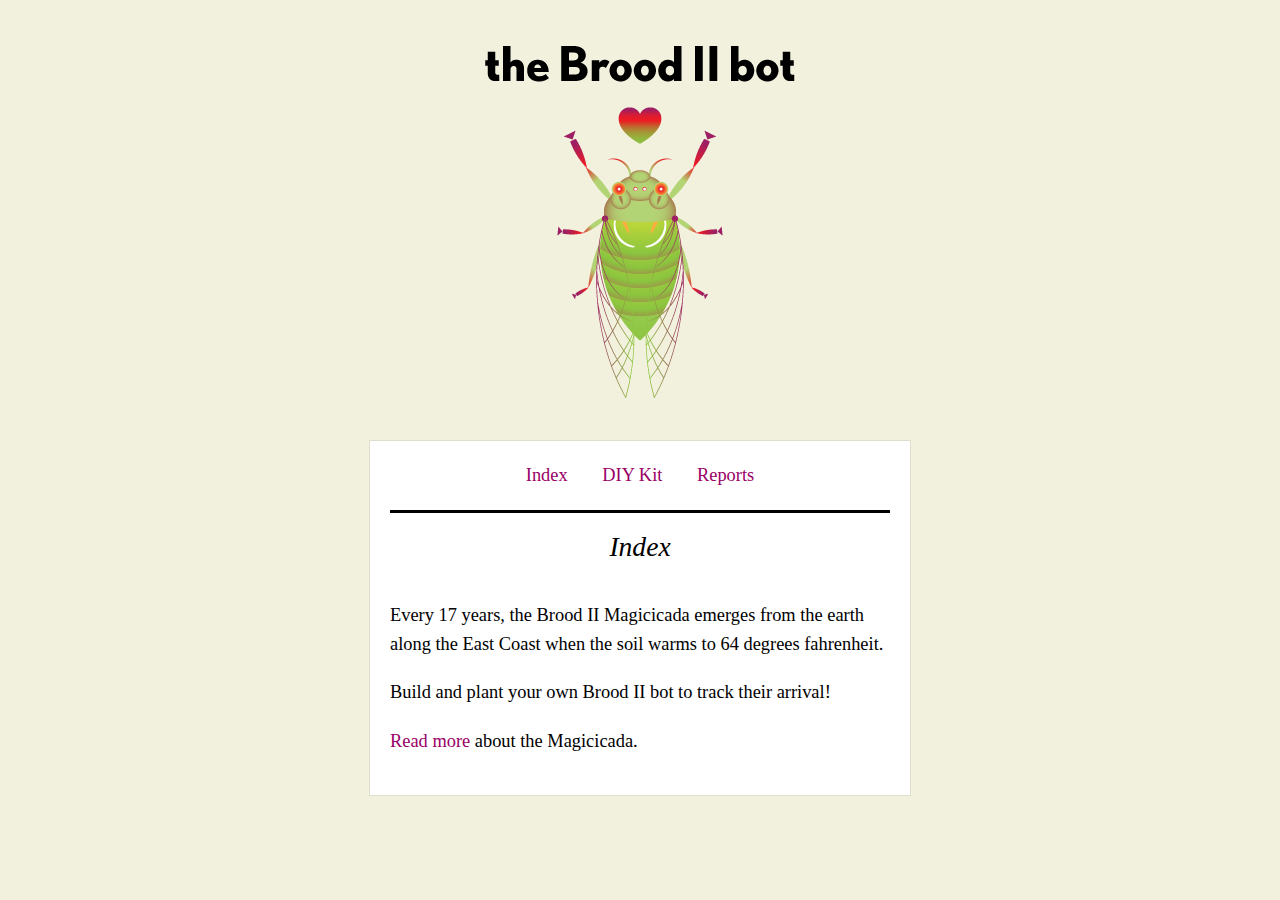
==== live_files/index.html @ 4feaaec4 "integrate into louises html" ====
<!DOCTYPE html PUBLIC "-//W3C//DTD HTML 4.01//EN"
   "http://www.w3.org/TR/html4/strict.dtd">

<html lang="en">
<head>
	<meta http-equiv="Content-Type" content="text/html; charset=utf-8">
	<title>the Brood II bot</title>
	<link rel="shortcut icon" href="/favicon.ico" />
	<link rel="stylesheet" type="text/css" media="all" href="includes/css/skin.css" />
	<!-- Date: 2013-01-31 -->
</head>
<body>
	
	<div id="header">

		<h1>the Brood II bot</h1>
		
	</div>
	
	<div id="body">
	
		<ul id="nav">
			<li><a href="index.html">Index</a></li>
			<li><a href="kit.html">DIY Kit</a></li>
			<li><a href="reports.html">Reports</a></li>
		</ul>
	
	<h2>Index</h2>
	
	<p>Every 17 years, the Brood II Magicicada emerges from the earth along the East Coast when the soil warms to 64 degrees fahrenheit.</p>
	<p>Build and plant your own Brood II bot to track their arrival!</p>
	<p><a href="http://www.magicicada.org/about/behav.php">Read more</a> about the Magicicada.</p>
	
	</div>

</body>
</html>
---- live_files/includes/css/skin.css ----
/* Reset first */

body,div,dl,dt,dd,ul,ol,li,h1,h2,h3,h4,h5,h6,pre,form,fieldset,input,textarea,p,blockquote,th,td { 
	margin:0;
	padding:0;
	outline: 0;
}
table {
	border-collapse:collapse;
	border-spacing:0;
}
fieldset,img { 
	border:0;
}
address,caption,cite,code,dfn,em,strong,th,var {
	font-style:normal;
	font-weight:normal;
}
ol,ul {
	list-style:none;
}
caption,th {
	text-align:left;
}
h1,h2,h3,h4,h5,h6 {
	font-size:100%;
	font-weight:normal;
}
q:before,q:after {
	content:'';
}
abbr,acronym { border:0;
}

/* General */

body {
	text-align: center;
	margin: 0;
	font-size: 1.15em;
	line-height: 1.55em;
	font-family: 'garamond', garamond, times, georgia, serif;
	background: #F2F1DD;
	color: #000;
}

a:link, a:visited {text-decoration: underline;}
a:link:hover, a:visited:hover {text-decoration: underline;}

a:link, a:visited {color: #990066; text-decoration: none;}
a:link:hover, a:visited:hover {color: #ff3300; text-decoration: underline;}

#body {
	width: 500px;
	margin: 0 auto 50px auto;
	text-align: left;
	background: #fff;
	overflow: hidden;
	padding: 20px;
	border: 1px solid #E0DFCE;
}

#header {
	width: 500px;
	height: 400px;
	margin: 20px auto;
}

h1 {
	width: 500px;
	height: 400px;
	text-indent: -9999px;
	background: url(../img/title.png) no-repeat bottom right; 
}

h2 {
	font-size: 1.5em;
	margin: 0 0 40px 0;
	font-style: italic;
	text-align: center;
}

ul#nav {
	display: block;
	overflow: hidden;
	margin: 0 0 20px 0;
	padding: 0 0 20px 0;
	border-bottom: 3px solid #000;
	text-align: center;
}

ul#nav li {
	display: inline;
	margin: 0 15px;
}

ol li {
	margin: 0 0 40px 0;
}

img {
	max-width: 500px;
}

strong {
	font-weight: bold;
}

p {
	margin: 0 0 20px 0;
}

ul.parts li {
	list-style: disc outside;
	margin: 0 0 0 30px;
}

#map {
	overflow: hidden;
	background: url(../img/map.png) no-repeat;
	width: 500px;
	height: 500px;
}

#report {
	width: 404px;
	height: 404px;
	margin: 48px;
	position: absolute;
	z-index: 100;
	display: none;
}

#report iframe {
	border: 2px solid rgba(51, 51, 51, .25);
	width: 400px;
	height: 400px;
	margin: 0;
	padding: 0;
	
}
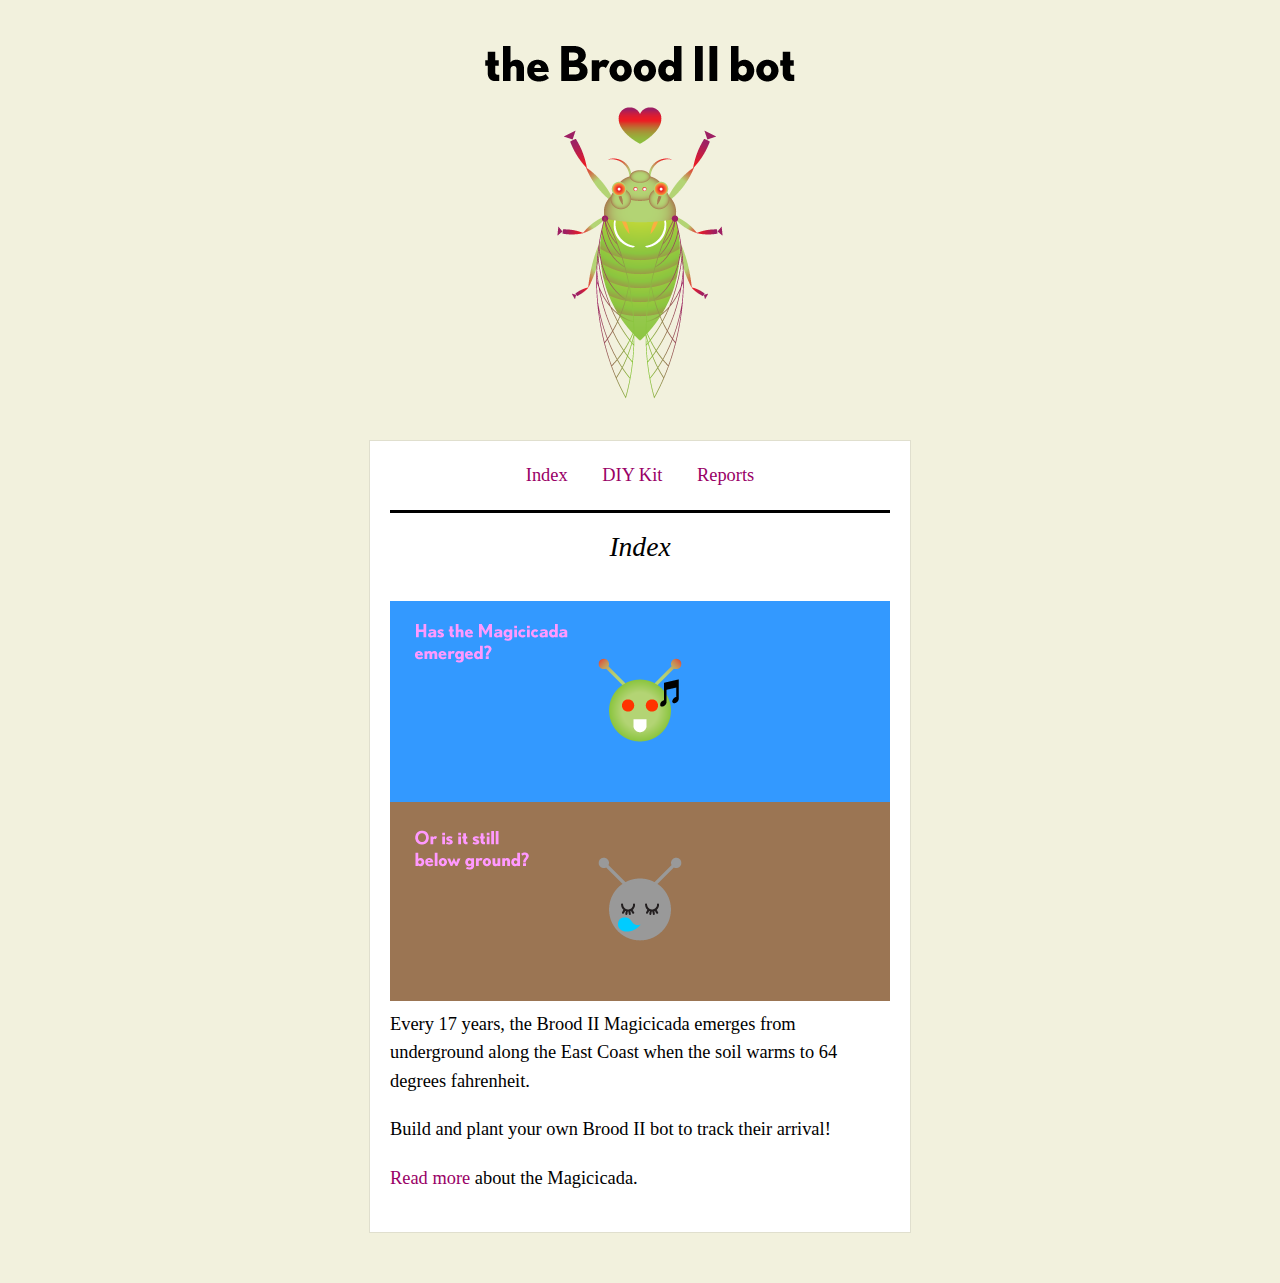
==== commit 71fd5238: "Updated photos" ====
--- a/live_files/index.html
+++ b/live_files/index.html
@@ -27,7 +27,9 @@
 	
 	<h2>Index</h2>
 	
-	<p>Every 17 years, the Brood II Magicicada emerges from the earth along the East Coast when the soil warms to 64 degrees fahrenheit.</p>
+	<img src="photos/intro.png" />
+	
+	<p>Every 17 years, the Brood II Magicicada emerges from underground along the East Coast when the soil warms to 64 degrees fahrenheit.</p>
 	<p>Build and plant your own Brood II bot to track their arrival!</p>
 	<p><a href="http://www.magicicada.org/about/behav.php">Read more</a> about the Magicicada.</p>
 	
